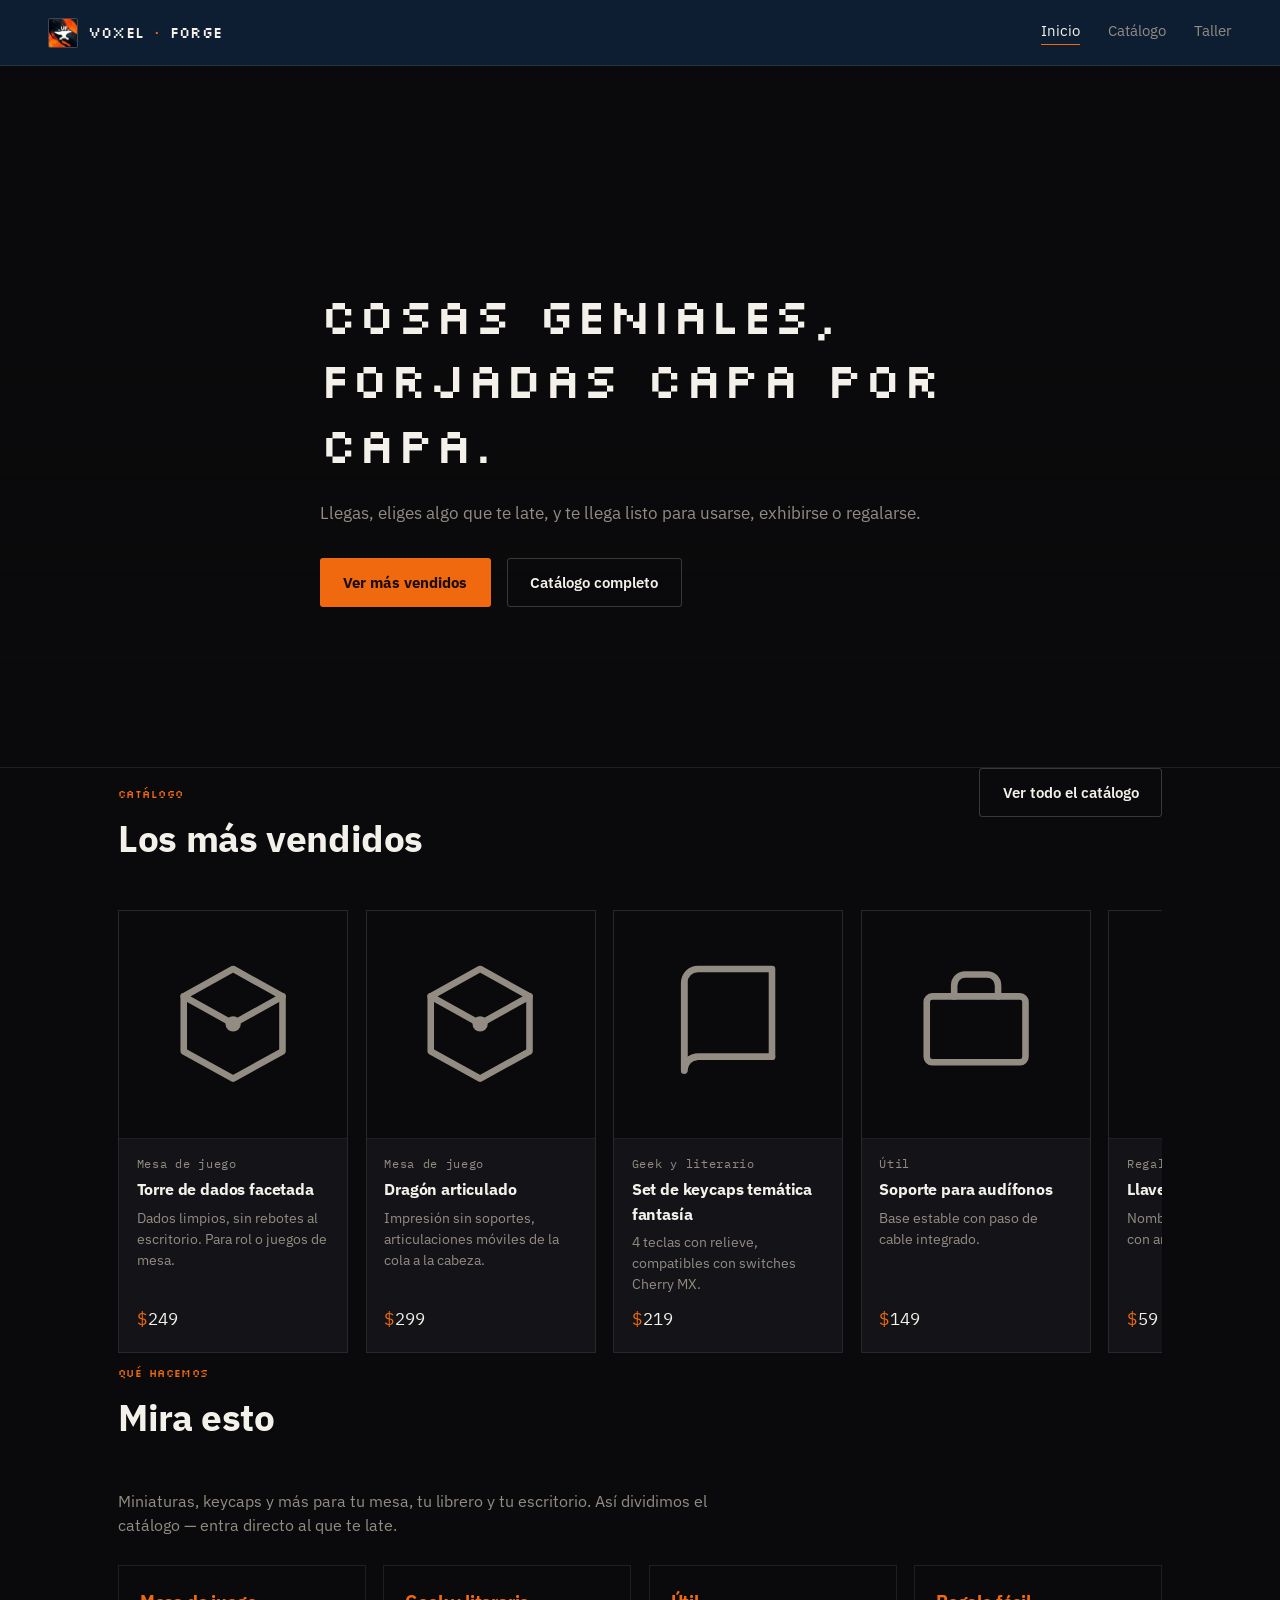
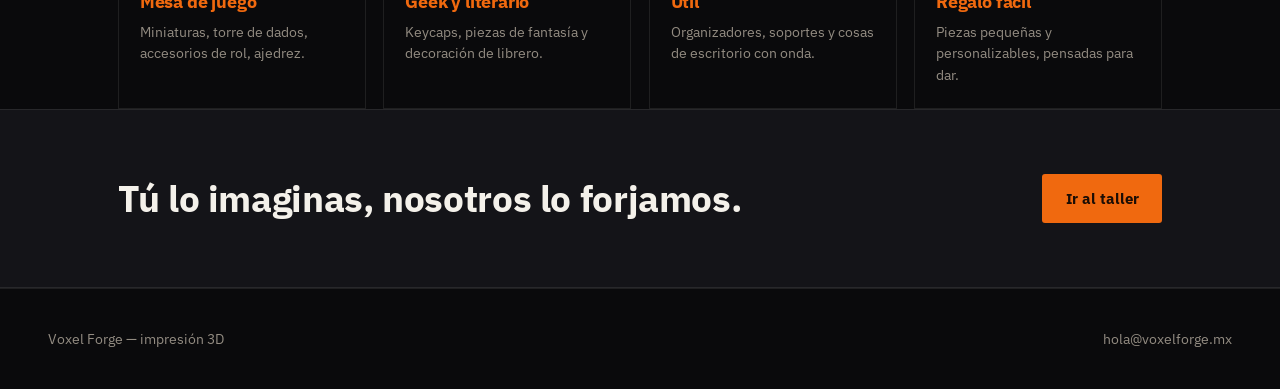
==== index.html @ 8d11da7b "Add files via upload" ====
<!doctype html>
<html lang="es">
<head>
<meta charset="UTF-8" />
<meta name="viewport" content="width=device-width, initial-scale=1" />
<title>Voxel Forge — Cosas geniales, forjadas capa por capa</title>
<meta name="description" content="Miniaturas, keycaps y más para tu mesa, tu librero y tu escritorio. Impresión 3D lista para comprar o a tu medida." />
<link rel="preconnect" href="https://fonts.googleapis.com">
<link rel="preconnect" href="https://fonts.gstatic.com" crossorigin>
<link href="https://fonts.googleapis.com/css2?family=IBM+Plex+Mono:wght@400;500&family=IBM+Plex+Sans:wght@400;500;600;700&family=Silkscreen:wght@400;700&display=swap" rel="stylesheet">
<link rel="icon" href="img/logo.png" />
<link rel="stylesheet" href="css/styles.css" />
</head>
<body>

<header class="site-header">
  <a href="index.html" class="wordmark"><img src="img/logo.png" alt="" /> VOXEL<span>·</span>FORGE</a>
  <nav class="site-nav">
    <a href="index.html" aria-current="page">Inicio</a>
    <a href="catalogo.html">Catálogo</a>
    <a href="cotizacion.html">Taller</a>
  </nav>
</header>

<main>
  <section class="hero">
    <div class="wrap">
      <div class="hero-copy">
        <h1>Cosas geniales,<br>forjadas capa por capa.</h1>
        <p>Llegas, eliges algo que te late, y te llega listo para usarse, exhibirse o regalarse.</p>
        <div class="hero-actions">
          <a href="#mas-vendidos" class="btn btn-primary">Ver más vendidos</a>
          <a href="catalogo.html" class="btn btn-outline">Catálogo completo</a>
        </div>
      </div>
    </div>
  </section>

  <section class="wrap" id="mas-vendidos">
    <div class="section-head">
      <div>
        <span class="section-index">Catálogo</span>
        <h2>Los más vendidos</h2>
      </div>
      <a href="catalogo.html" class="btn btn-outline">Ver todo el catálogo</a>
    </div>
    <div class="rail" id="rail-destacados">
      <p>Cargando artículos…</p>
    </div>
  </section>

  <section class="wrap" id="que-hacemos">
    <div class="section-head">
      <div>
        <span class="section-index">Qué hacemos</span>
        <h2>Mira esto</h2>
      </div>
    </div>
    <p>Miniaturas, keycaps y más para tu mesa, tu librero y tu escritorio. Así dividimos el catálogo — entra directo al que te late.</p>
    <div class="pillar-grid">
      <a class="pillar-card" href="catalogo.html?pilar=Mesa%20de%20juego">
        <h3>Mesa de juego</h3>
        <p>Miniaturas, torre de dados, accesorios de rol, ajedrez.</p>
      </a>
      <a class="pillar-card" href="catalogo.html?pilar=Geek%20y%20literario">
        <h3>Geek y literario</h3>
        <p>Keycaps, piezas de fantasía y decoración de librero.</p>
      </a>
      <a class="pillar-card" href="catalogo.html?pilar=%C3%9Atil">
        <h3>Útil</h3>
        <p>Organizadores, soportes y cosas de escritorio con onda.</p>
      </a>
      <a class="pillar-card" href="catalogo.html?pilar=Regalo">
        <h3>Regalo fácil</h3>
        <p>Piezas pequeñas y personalizables, pensadas para dar.</p>
      </a>
    </div>
  </section>
</main>

<div class="cta-band">
  <div class="wrap">
    <h2>Tú lo imaginas, nosotros lo forjamos.</h2>
    <a href="cotizacion.html" class="btn btn-primary">Ir al taller</a>
  </div>
</div>

<footer class="site-footer">
  <span>Voxel Forge — impresión 3D</span>
  <span>hola@voxelforge.mx</span>
</footer>

<script src="js/productos.js"></script>
<script>
  document.addEventListener("DOMContentLoaded", async () => {
    const rail = document.getElementById("rail-destacados");
    try {
      const productos = await cargarProductos();
      const destacados = productos.filter((p) => p.destacado);
      renderTarjetas(rail, destacados);
    } catch (err) {
      rail.innerHTML = "<p>No se pudieron cargar los artículos destacados.</p>";
    }
  });
</script>
</body>
</html>
---- css/styles.css ----
/* ==========================================================================
   Voxel Forge — hoja de estilos compartida
   Concepto: plano técnico de taller. Fondo azul plano, líneas de guía,
   marcas de registro en las esquinas, tipografía técnica para datos.
   ========================================================================== */

:root {
  /* Color — muestreado de la referencia de marca (obsidiana + metal fundido) */
  --bg: #0a0a0c;
  --bg-panel: #141418;
  --bg-panel-raised: #1c1c22;
  --line: rgba(244, 241, 234, 0.09);
  --line-strong: rgba(244, 241, 234, 0.2);
  --text: #f4f1ea;
  --text-dim: #938c82;
  --accent: #f0690f;
  --accent-bright: #f0960f;
  --accent-deep: #d8390d;
  --accent-soft: rgba(240, 105, 15, 0.14);
  --ok: #6fae7a;

  /* Type */
  --font-display: "Silkscreen", "IBM Plex Sans", monospace;
  --font-sans: "IBM Plex Sans", "Segoe UI", system-ui, sans-serif;
  --font-mono: "IBM Plex Mono", "SFMono-Regular", Consolas, monospace;

  /* Layout */
  --radius: 3px;
  --maxw: 1140px;
  --gutter: clamp(1.25rem, 4vw, 3rem);
}

@media (prefers-reduced-motion: reduce) {
  *, *::before, *::after { animation-duration: 0.001ms !important; animation-iteration-count: 1 !important; transition-duration: 0.001ms !important; }
}

* { box-sizing: border-box; }

html { scroll-behavior: smooth; }

body {
  margin: 0;
  background: var(--bg);
  color: var(--text);
  font-family: var(--font-sans);
  line-height: 1.5;
  -webkit-font-smoothing: antialiased;
}

img { max-width: 100%; display: block; }

a { color: inherit; }

h2, h3 { font-family: var(--font-sans); font-weight: 700; margin: 0 0 0.5em; letter-spacing: -0.01em; }
h1 {
  font-family: var(--font-display);
  font-weight: 400;
  margin: 0 0 0.5em;
  font-size: clamp(1.9rem, 4.4vw, 3.1rem);
  line-height: 1.3;
  letter-spacing: 0.01em;
}
h2 { font-size: clamp(1.6rem, 3vw, 2.3rem); line-height: 1.15; }
h3 { font-size: 1.15rem; }

p { color: var(--text-dim); max-width: 62ch; }

.wrap {
  max-width: var(--maxw);
  margin: 0 auto;
  padding: 0 var(--gutter);
}

/* Marcas de registro — evocan las cruces de alineación de un plano técnico */
.reg-mark {
  position: relative;
}
.reg-mark::before,
.reg-mark::after {
  content: "";
  position: absolute;
  width: 14px;
  height: 14px;
  border: 1px solid var(--line-strong);
  pointer-events: none;
}
.reg-mark::before { top: -1px; left: -1px; border-right: none; border-bottom: none; }
.reg-mark::after { bottom: -1px; right: -1px; border-left: none; border-top: none; }

/* Encabezado ------------------------------------------------------------- */
.site-header {
  position: sticky;
  top: 0;
  z-index: 20;
  display: flex;
  align-items: center;
  justify-content: space-between;
  padding: 1.1rem var(--gutter);
  background: rgba(15, 33, 56, 0.88);
  backdrop-filter: blur(6px);
  border-bottom: 1px solid var(--line);
}

.wordmark {
  font-family: var(--font-display);
  font-size: 0.95rem;
  letter-spacing: 0.02em;
  text-decoration: none;
  color: var(--text);
  display: flex;
  align-items: center;
  gap: 0.6rem;
}
.wordmark img { width: 30px; height: 30px; display: block; border-radius: 2px; border: 1px solid var(--line-strong); }
.wordmark span { color: var(--accent); }

.site-nav { display: flex; gap: 1.75rem; }
.site-nav a {
  text-decoration: none;
  color: var(--text-dim);
  font-size: 0.92rem;
  border-bottom: 1px solid transparent;
  padding-bottom: 2px;
  transition: color 0.15s ease, border-color 0.15s ease;
}
.site-nav a:hover,
.site-nav a[aria-current="page"] {
  color: var(--text);
  border-color: var(--accent);
}

/* Botones ------------------------------------------------------------------ */
.btn {
  display: inline-flex;
  align-items: center;
  gap: 0.5rem;
  font-family: var(--font-sans);
  font-size: 0.95rem;
  font-weight: 600;
  padding: 0.75rem 1.4rem;
  border-radius: var(--radius);
  border: 1px solid transparent;
  cursor: pointer;
  text-decoration: none;
  transition: background 0.15s ease, border-color 0.15s ease, color 0.15s ease;
}
.btn-primary { background: var(--accent); color: #1a0d05; font-weight: 700; }
.btn-primary:hover { background: var(--accent-bright); }
.btn-outline { background: transparent; border-color: var(--line-strong); color: var(--text); }
.btn-outline:hover { border-color: var(--accent); color: var(--accent); }

/* Secciones ----------------------------------------------------------------- */
section { padding: clamp(3rem, 8vw, 6rem) 0; }
.section-head { display: flex; align-items: baseline; justify-content: space-between; gap: 2rem; margin-bottom: 2rem; flex-wrap: wrap; }
.section-index { font-family: var(--font-display); color: var(--accent); font-size: 0.68rem; letter-spacing: 0.04em; margin-bottom: 0.9rem; display: block; }

/* Hero ----------------------------------------------------------------------- */
.hero {
  position: relative;
  min-height: 78vh;
  display: flex;
  align-items: flex-end;
  background-image:
    linear-gradient(180deg, rgba(10, 10, 12, 0.35) 0%, rgba(10, 10, 12, 0.55) 45%, rgba(10, 10, 12, 0.96) 100%),
    url("img/hero.jpg");
  background-size: cover;
  background-position: center 30%;
  border-bottom: 1px solid var(--line);
}
.hero-copy {
  position: relative;
  padding: clamp(2rem, 7vw, 4.5rem) 0 clamp(2.5rem, 6vw, 4rem);
  max-width: 640px;
}
.hero-copy p { margin-top: 1.1rem; font-size: 1.05rem; }
.hero-actions { display: flex; gap: 1rem; margin-top: 2rem; flex-wrap: wrap; }

/* Tarjetas de producto -------------------------------------------------------- */
.grid-products {
  display: grid;
  grid-template-columns: repeat(auto-fill, minmax(230px, 1fr));
  gap: 1.25rem;
}
.card-product {
  border: 1px solid var(--line);
  background: var(--bg-panel);
  display: flex;
  flex-direction: column;
}
.card-product .thumb {
  aspect-ratio: 1 / 1;
  border-bottom: 1px solid var(--line);
  display: flex;
  align-items: center;
  justify-content: center;
  background: var(--bg);
}
.card-product .thumb svg { width: 58%; height: 58%; }
.card-product .body { padding: 1rem 1.1rem 1.25rem; display: flex; flex-direction: column; gap: 0.35rem; flex: 1; }
.card-product .tag { font-family: var(--font-mono); font-size: 0.72rem; color: var(--text-dim); letter-spacing: 0.06em; }
.card-product h3 { margin: 0; font-size: 1.02rem; }
.card-product .desc { font-size: 0.88rem; margin: 0; flex: 1; }
.card-product .price-row { display: flex; align-items: center; justify-content: space-between; margin-top: 0.4rem; }
.price { font-family: var(--font-mono); font-size: 1.05rem; color: var(--text); }
.price::before { content: "$"; color: var(--accent); margin-right: 1px; }

.rail {
  display: flex;
  gap: 1.1rem;
  overflow-x: auto;
  padding-bottom: 0.75rem;
  scroll-snap-type: x proximity;
}
.rail .card-product { min-width: 230px; scroll-snap-align: start; }
.rail::-webkit-scrollbar { height: 6px; }
.rail::-webkit-scrollbar-thumb { background: var(--line-strong); }

/* Pilares / nichos (home) ------------------------------------------------------- */
.pillar-grid {
  display: grid;
  grid-template-columns: repeat(auto-fit, minmax(220px, 1fr));
  gap: 1.1rem;
  margin-top: 1.75rem;
}
.pillar-card {
  display: block;
  border: 1px solid var(--line);
  padding: 1.4rem 1.3rem;
  text-decoration: none;
  color: var(--text);
  transition: border-color 0.15s ease, background 0.15s ease;
}
.pillar-card:hover { border-color: var(--accent); background: var(--bg-panel); }
.pillar-card h3 { color: var(--accent); margin-bottom: 0.4rem; }
.pillar-card p { font-size: 0.88rem; margin: 0; }

/* Filtros catálogo ------------------------------------------------------------ */
.chips {
  display: flex;
  gap: 0.6rem;
  flex-wrap: wrap;
  margin-bottom: 1.5rem;
}
.chip {
  font-family: var(--font-sans);
  font-size: 0.88rem;
  font-weight: 500;
  color: var(--text-dim);
  background: transparent;
  border: 1px solid var(--line-strong);
  border-radius: 999px;
  padding: 0.5rem 1.1rem;
  cursor: pointer;
  transition: border-color 0.15s ease, color 0.15s ease, background 0.15s ease;
}
.chip:hover { border-color: var(--accent); color: var(--text); }
.chip.is-active { background: var(--accent); border-color: var(--accent); color: #1a0d05; font-weight: 700; }

.filters {
  display: flex;
  gap: 0.9rem;
  align-items: center;
  justify-content: space-between;
  flex-wrap: wrap;
  margin-bottom: 1.75rem;
  padding-bottom: 1.5rem;
  border-bottom: 1px solid var(--line);
}
.filters input[type="search"] { margin-left: auto; }
.filters input[type="search"] {
  background: var(--bg-panel);
  border: 1px solid var(--line-strong);
  color: var(--text);
  padding: 0.6rem 0.9rem;
  font-family: var(--font-sans);
  font-size: 0.92rem;
  border-radius: var(--radius);
  min-width: 220px;
}
.filters select {
  background: var(--bg-panel);
  border: 1px solid var(--line-strong);
  color: var(--text);
  padding: 0.6rem 0.9rem;
  font-family: var(--font-sans);
  font-size: 0.92rem;
  border-radius: var(--radius);
}
.result-count { font-family: var(--font-mono); font-size: 0.82rem; color: var(--text-dim); }

/* Calculadora de cotización ---------------------------------------------------- */
.quote-panel {
  display: grid;
  grid-template-columns: 1fr 1fr;
  border: 1px solid var(--line);
  background: var(--bg-panel);
}
@media (max-width: 860px) { .quote-panel { grid-template-columns: 1fr; } }

.quote-inputs { padding: clamp(1.5rem, 3vw, 2.5rem); border-right: 1px solid var(--line); }
@media (max-width: 860px) { .quote-inputs { border-right: none; border-bottom: 1px solid var(--line); } }

.field { margin-bottom: 1.4rem; }
.field label { display: flex; justify-content: space-between; font-size: 0.88rem; color: var(--text-dim); margin-bottom: 0.5rem; }
.field label span.unit { font-family: var(--font-mono); color: var(--accent); }
.field input[type="number"] {
  width: 100%;
  background: var(--bg);
  border: 1px solid var(--line-strong);
  color: var(--text);
  padding: 0.7rem 0.85rem;
  font-family: var(--font-mono);
  font-size: 1.05rem;
  border-radius: var(--radius);
}
.field input[type="range"] { width: 100%; accent-color: var(--accent); }

.addon-list { display: flex; flex-direction: column; gap: 0.6rem; }
.addon-list label {
  display: flex;
  align-items: center;
  justify-content: space-between;
  border: 1px solid var(--line);
  padding: 0.65rem 0.9rem;
  border-radius: var(--radius);
  font-size: 0.92rem;
  color: var(--text);
  cursor: pointer;
}
.addon-list label:hover { border-color: var(--line-strong); }
.addon-list .addon-price { font-family: var(--font-mono); color: var(--text-dim); font-size: 0.85rem; }
.addon-list input { accent-color: var(--accent); }

.quote-output { padding: clamp(1.5rem, 3vw, 2.5rem); display: flex; flex-direction: column; }
.quote-output-simple { justify-content: center; align-items: center; text-align: center; }
.quote-total {
  margin-top: 1.4rem;
  padding-top: 1.2rem;
  border-top: 1px solid var(--line-strong);
  display: flex;
  align-items: baseline;
  justify-content: space-between;
}
.quote-total .label { font-size: 0.95rem; color: var(--text-dim); }
.quote-total .value { font-family: var(--font-mono); font-size: 2rem; color: var(--accent); }
.quote-total-solo {
  flex-direction: column;
  gap: 0.6rem;
  align-items: center;
  border-top: none;
  padding-top: 0.5rem;
}
.quote-total-solo .value { font-size: clamp(2.6rem, 6vw, 3.6rem); }
.quote-note { font-size: 0.8rem; margin-top: 1rem; }

/* Cotización especial (por correo) --------------------------------------------- */
.special-grid {
  display: grid;
  grid-template-columns: repeat(3, 1fr);
  gap: 1.25rem;
}
@media (max-width: 860px) { .special-grid { grid-template-columns: 1fr; } }
.special-card {
  border: 1px solid var(--line);
  padding: 1.5rem;
  display: flex;
  flex-direction: column;
  gap: 0.75rem;
}
.special-card h3 { margin: 0; }
.special-card p { font-size: 0.9rem; margin: 0; }
.special-card .btn { margin-top: auto; align-self: flex-start; }

/* Guía rápida (preguntas frecuentes) -------------------------------------------- */
.faq-list { display: flex; flex-direction: column; gap: 0.6rem; max-width: 70ch; }
.faq-list details {
  border: 1px solid var(--line);
  background: var(--bg-panel);
  padding: 0;
}
.faq-list summary {
  padding: 1rem 1.2rem;
  cursor: pointer;
  font-weight: 600;
  font-size: 0.98rem;
  color: var(--text);
  list-style: none;
  display: flex;
  justify-content: space-between;
  align-items: center;
  gap: 1rem;
}
.faq-list summary::-webkit-details-marker { display: none; }
.faq-list summary::after {
  content: "+";
  font-family: var(--font-mono);
  color: var(--accent);
  font-size: 1.2rem;
  flex-shrink: 0;
}
.faq-list details[open] summary::after { content: "–"; }
.faq-list details p {
  margin: 0 1.2rem 1.1rem;
  font-size: 0.92rem;
  max-width: none;
}

/* CTA final -------------------------------------------------------------------- */
.cta-band {
  border-top: 1px solid var(--line);
  border-bottom: 1px solid var(--line);
  background: var(--bg-panel);
}
.cta-band .wrap { display: flex; align-items: center; justify-content: space-between; gap: 2rem; flex-wrap: wrap; padding: clamp(2.5rem, 6vw, 4rem) var(--gutter); }
.cta-band h2 { margin: 0; }

/* Pie de página ------------------------------------------------------------------ */
.site-footer {
  border-top: 1px solid var(--line);
  padding: 2.5rem var(--gutter);
  display: flex;
  justify-content: space-between;
  flex-wrap: wrap;
  gap: 1rem;
  font-size: 0.85rem;
  color: var(--text-dim);
}

/* Foco visible para accesibilidad ------------------------------------------------ */
a:focus-visible, button:focus-visible, input:focus-visible, select:focus-visible {
  outline: 2px solid var(--accent);
  outline-offset: 2px;
}
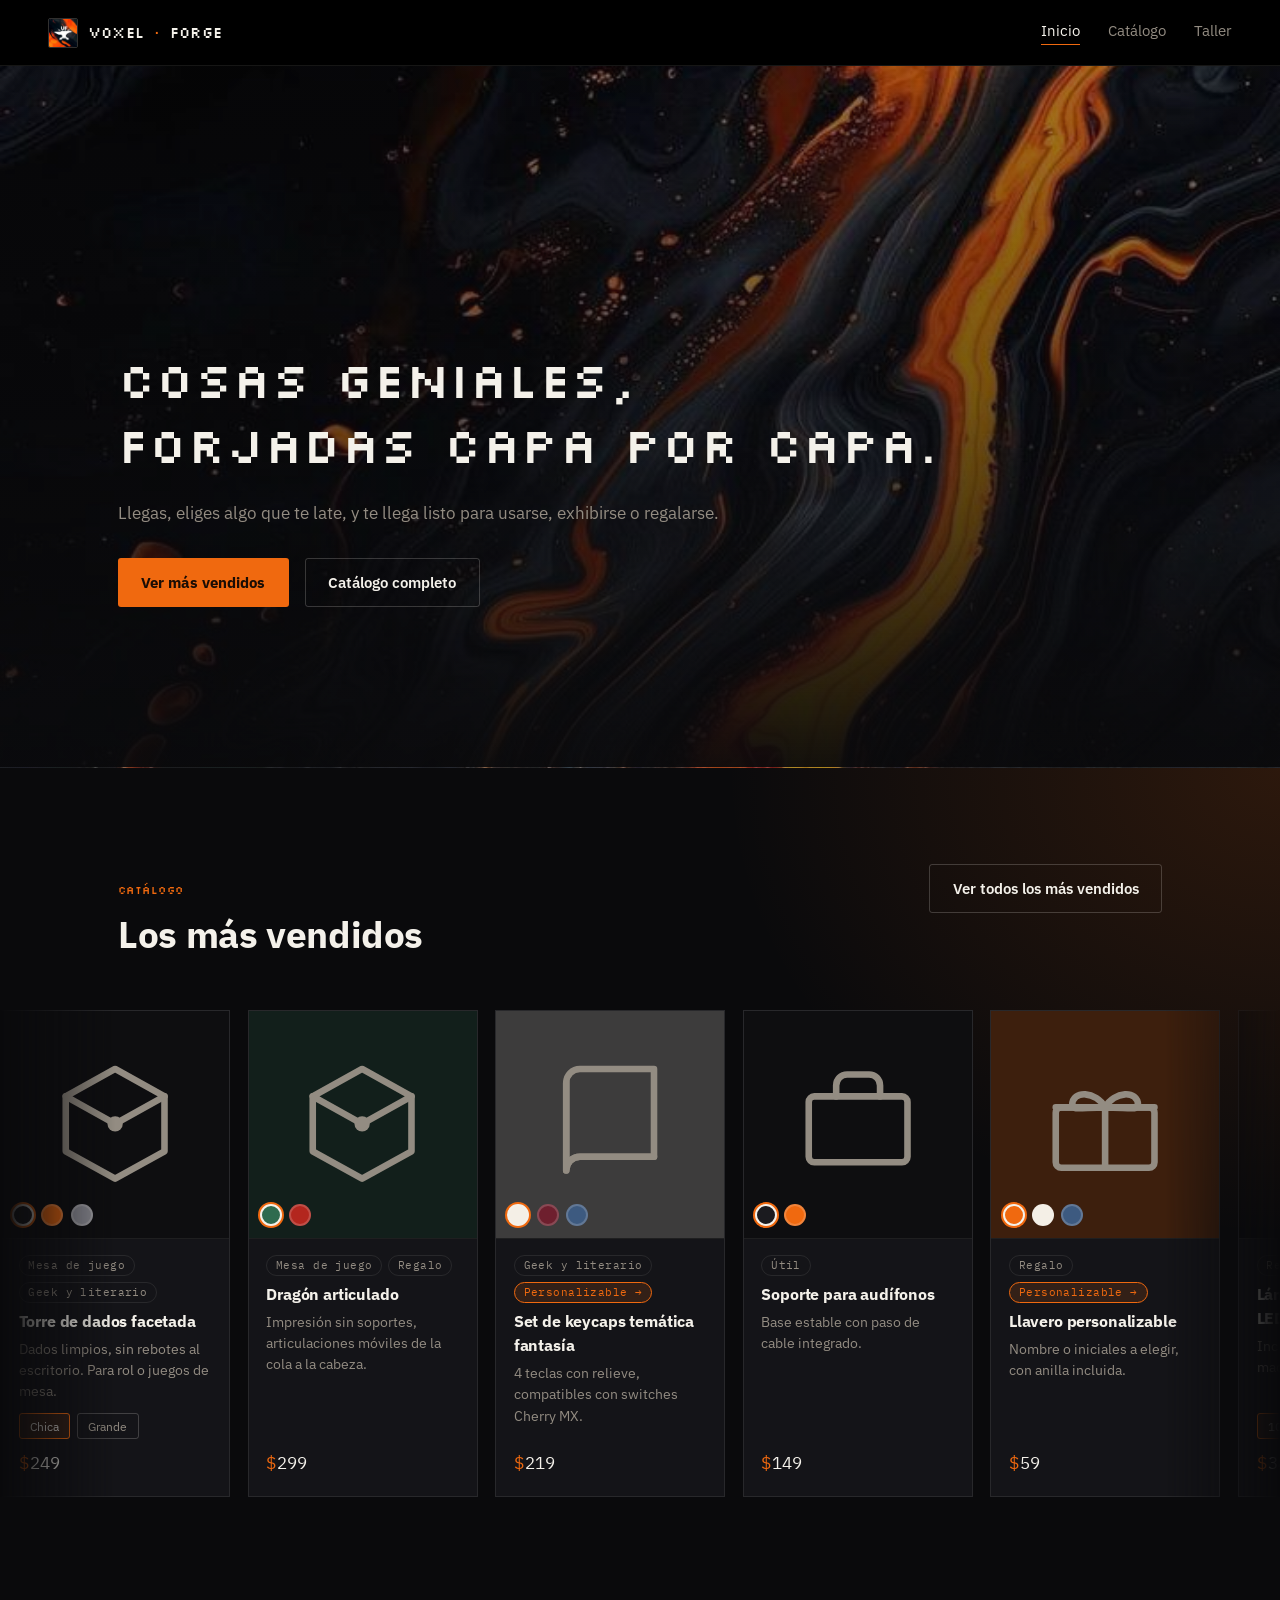
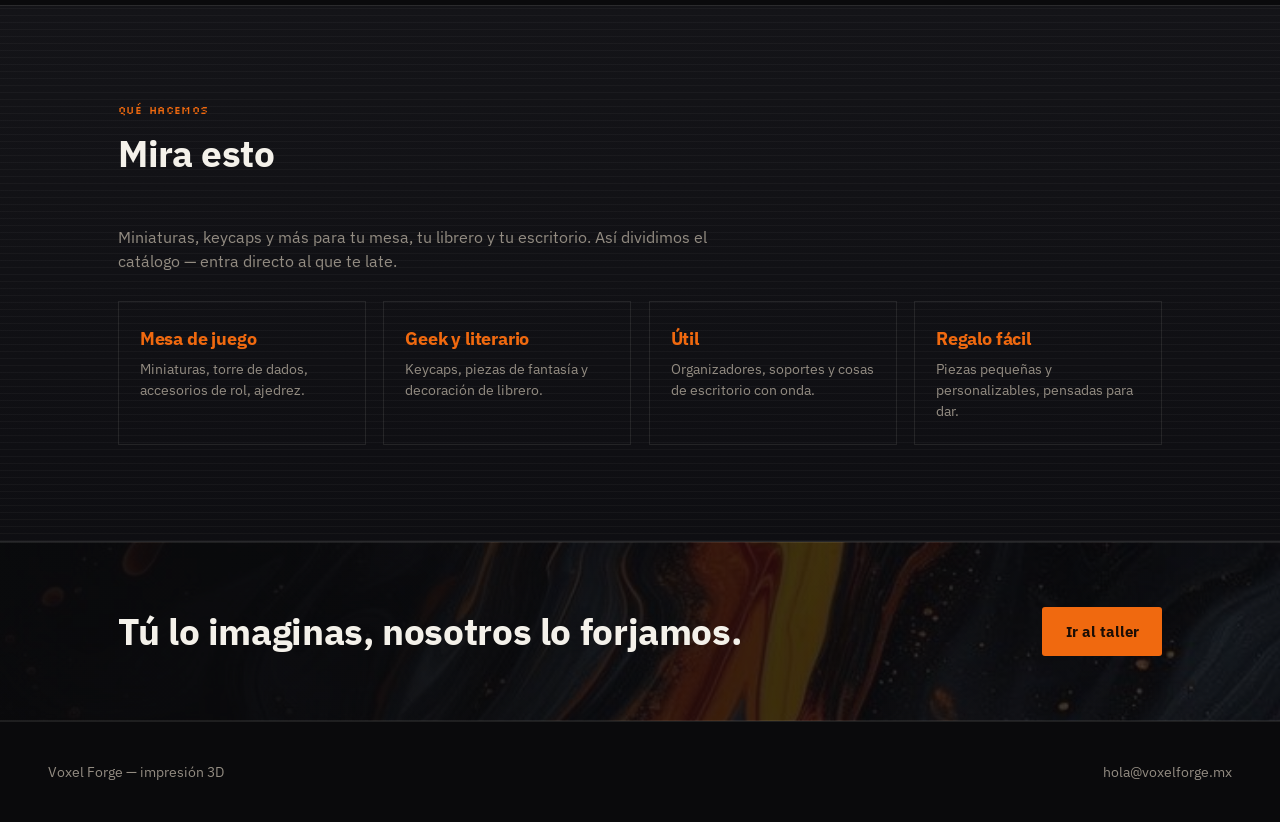
==== commit ecb56cef: "Add files via upload" ====
--- a/index.html
+++ b/index.html
@@ -36,20 +36,22 @@
     </div>
   </section>
 
-  <section class="wrap" id="mas-vendidos">
-    <div class="section-head">
-      <div>
-        <span class="section-index">Catálogo</span>
-        <h2>Los más vendidos</h2>
+  <section class="band band-ember" id="mas-vendidos">
+    <div class="wrap">
+      <div class="section-head">
+        <div>
+          <span class="section-index">Catálogo</span>
+          <h2>Los más vendidos</h2>
+        </div>
+        <a href="catalogo.html?vendidos=1" class="btn btn-outline">Ver todos los más vendidos</a>
       </div>
-      <a href="catalogo.html" class="btn btn-outline">Ver todo el catálogo</a>
     </div>
-    <div class="rail" id="rail-destacados">
-      <p>Cargando artículos…</p>
+    <div class="marquee" id="rail-destacados" aria-label="Los más vendidos">
+      <p class="wrap">Cargando artículos…</p>
     </div>
   </section>
 
-  <section class="wrap" id="que-hacemos">
+  <section class="band band-panel" id="que-hacemos"><div class="wrap">
     <div class="section-head">
       <div>
         <span class="section-index">Qué hacemos</span>
@@ -75,7 +77,7 @@
         <p>Piezas pequeñas y personalizables, pensadas para dar.</p>
       </a>
     </div>
-  </section>
+  </div></section>
 </main>
 
 <div class="cta-band">
@@ -91,13 +93,14 @@
 </footer>
 
 <script src="js/productos.js"></script>
+<script src="js/carrusel.js"></script>
 <script>
   document.addEventListener("DOMContentLoaded", async () => {
     const rail = document.getElementById("rail-destacados");
     try {
       const productos = await cargarProductos();
       const destacados = productos.filter((p) => p.destacado);
-      renderTarjetas(rail, destacados);
+      crearCarruselInfinito(rail, destacados);
     } catch (err) {
       rail.innerHTML = "<p>No se pudieron cargar los artículos destacados.</p>";
     }
--- a/css/styles.css
+++ b/css/styles.css
@@ -18,6 +18,7 @@
   --accent-deep: #d8390d;
   --accent-soft: rgba(240, 105, 15, 0.14);
   --ok: #6fae7a;
+  --layers: repeating-linear-gradient(0deg, rgba(244, 241, 234, 0.035) 0, rgba(244, 241, 234, 0.035) 1px, transparent 1px, transparent 7px);
 
   /* Type */
   --font-display: "Silkscreen", "IBM Plex Sans", monospace;
@@ -56,8 +57,9 @@
   font-family: var(--font-display);
   font-weight: 400;
   margin: 0 0 0.5em;
-  font-size: clamp(1.9rem, 4.4vw, 3.1rem);
+  font-size: clamp(1.6rem, 5.2vw, 3.1rem);
   line-height: 1.3;
+  overflow-wrap: break-word;
   letter-spacing: 0.01em;
 }
 h2 { font-size: clamp(1.6rem, 3vw, 2.3rem); line-height: 1.15; }
@@ -95,9 +97,10 @@
   display: flex;
   align-items: center;
   justify-content: space-between;
+  flex-wrap: wrap;
+  gap: 0.6rem 1.25rem;
   padding: 1.1rem var(--gutter);
-  background: rgba(15, 33, 56, 0.88);
-  backdrop-filter: blur(6px);
+  background: #000;
   border-bottom: 1px solid var(--line);
 }
 
@@ -154,6 +157,25 @@
 .section-head { display: flex; align-items: baseline; justify-content: space-between; gap: 2rem; margin-bottom: 2rem; flex-wrap: wrap; }
 .section-index { font-family: var(--font-display); color: var(--accent); font-size: 0.68rem; letter-spacing: 0.04em; margin-bottom: 0.9rem; display: block; }
 
+/* Bandas de fondo por sección ----------------------------------------------------- */
+.band { position: relative; }
+.band-ember {
+  background: radial-gradient(ellipse 70% 90% at 100% 0%, rgba(240, 105, 15, 0.15), transparent 62%), var(--bg);
+}
+.band-forge {
+  background: radial-gradient(ellipse 60% 100% at 0% 100%, rgba(216, 57, 13, 0.17), transparent 62%), var(--bg);
+}
+.band-lines { background: var(--layers), var(--bg); }
+.band-panel {
+  background: var(--layers), linear-gradient(180deg, var(--bg-panel), #0e0e12);
+  border-top: 1px solid var(--line);
+  border-bottom: 1px solid var(--line);
+}
+.band-panel .faq-list details { background: var(--bg); }
+.band-head { padding-bottom: clamp(1.5rem, 4vw, 2.5rem); }
+.band-tight { padding-top: clamp(1.5rem, 4vw, 2.5rem); }
+.page-title { font-size: clamp(1.5rem, 4.6vw, 2.4rem); }
+
 /* Hero ----------------------------------------------------------------------- */
 .hero {
   position: relative;
@@ -162,15 +184,16 @@
   align-items: flex-end;
   background-image:
     linear-gradient(180deg, rgba(10, 10, 12, 0.35) 0%, rgba(10, 10, 12, 0.55) 45%, rgba(10, 10, 12, 0.96) 100%),
-    url("img/hero.jpg");
+    url("../img/hero.jpg");
   background-size: cover;
   background-position: center 30%;
   border-bottom: 1px solid var(--line);
 }
+.hero > .wrap { width: 100%; }
 .hero-copy {
   position: relative;
   padding: clamp(2rem, 7vw, 4.5rem) 0 clamp(2.5rem, 6vw, 4rem);
-  max-width: 640px;
+  max-width: 880px;
 }
 .hero-copy p { margin-top: 1.1rem; font-size: 1.05rem; }
 .hero-actions { display: flex; gap: 1rem; margin-top: 2rem; flex-wrap: wrap; }
@@ -188,32 +211,127 @@
   flex-direction: column;
 }
 .card-product .thumb {
+  position: relative;
   aspect-ratio: 1 / 1;
   border-bottom: 1px solid var(--line);
+  background: var(--bg);
+  overflow: hidden;
+}
+/* Cada color es una capa; el cambio es un fundido de opacidad */
+.card-product .layer {
+  position: absolute;
+  inset: 0;
   display: flex;
   align-items: center;
   justify-content: center;
-  background: var(--bg);
-}
-.card-product .thumb svg { width: 58%; height: 58%; }
+  background: color-mix(in srgb, var(--tint, var(--bg)) 22%, var(--bg));
+  opacity: 0;
+  transition: opacity 0.4s ease;
+}
+.card-product .layer.is-active { opacity: 1; }
+.card-product .layer svg { width: 58%; height: 58%; }
+.card-product .layer img { position: absolute; inset: 0; width: 100%; height: 100%; object-fit: cover; }
+
+.swatches { position: absolute; left: 0.7rem; bottom: 0.7rem; z-index: 2; display: flex; gap: 0.45rem; }
+.swatch {
+  width: 22px;
+  height: 22px;
+  padding: 0;
+  border-radius: 50%;
+  background: var(--c);
+  border: 2px solid var(--line-strong);
+  cursor: pointer;
+  transition: transform 0.15s ease, box-shadow 0.15s ease;
+}
+.swatch:hover { transform: scale(1.12); }
+.swatch.is-active { border-color: var(--text); box-shadow: 0 0 0 2px var(--accent); }
+
+.sizes { display: flex; gap: 0.4rem; flex-wrap: wrap; margin-top: 0.3rem; }
+.size-btn {
+  font-family: var(--font-sans);
+  font-size: 0.78rem;
+  color: var(--text-dim);
+  background: transparent;
+  border: 1px solid var(--line-strong);
+  border-radius: var(--radius);
+  padding: 0.25rem 0.65rem;
+  cursor: pointer;
+  transition: border-color 0.15s ease, color 0.15s ease;
+}
+.size-btn:hover { border-color: var(--accent); color: var(--text); }
+.size-btn.is-active { border-color: var(--accent); color: var(--text); background: var(--accent-soft); }
 .card-product .body { padding: 1rem 1.1rem 1.25rem; display: flex; flex-direction: column; gap: 0.35rem; flex: 1; }
-.card-product .tag { font-family: var(--font-mono); font-size: 0.72rem; color: var(--text-dim); letter-spacing: 0.06em; }
+.card-product .tags { display: flex; flex-wrap: wrap; gap: 0.35rem; }
+.card-product .tag {
+  font-family: var(--font-mono);
+  font-size: 0.68rem;
+  color: var(--text-dim);
+  letter-spacing: 0.04em;
+  border: 1px solid var(--line);
+  border-radius: 999px;
+  padding: 0.1rem 0.55rem;
+  text-decoration: none;
+}
+.card-product .tag-custom { color: var(--accent); border-color: var(--accent); background: var(--accent-soft); transition: background 0.15s ease; }
+.card-product .tag-custom:hover { background: var(--accent); color: #1a0d05; }
 .card-product h3 { margin: 0; font-size: 1.02rem; }
 .card-product .desc { font-size: 0.88rem; margin: 0; flex: 1; }
 .card-product .price-row { display: flex; align-items: center; justify-content: space-between; margin-top: 0.4rem; }
 .price { font-family: var(--font-mono); font-size: 1.05rem; color: var(--text); }
 .price::before { content: "$"; color: var(--accent); margin-right: 1px; }
 
-.rail {
-  display: flex;
-  gap: 1.1rem;
-  overflow-x: auto;
-  padding-bottom: 0.75rem;
-  scroll-snap-type: x proximity;
-}
-.rail .card-product { min-width: 230px; scroll-snap-align: start; }
-.rail::-webkit-scrollbar { height: 6px; }
-.rail::-webkit-scrollbar-thumb { background: var(--line-strong); }
+/* Carrusel infinito (home) ----------------------------------------------------------- */
+.marquee {
+  --fade: clamp(28px, 9vw, 160px);
+  overflow: hidden;
+  padding: 0.25rem 0 0.75rem;
+  -webkit-mask-image: linear-gradient(90deg, transparent 0, #000 var(--fade), #000 calc(100% - var(--fade)), transparent 100%);
+  mask-image: linear-gradient(90deg, transparent 0, #000 var(--fade), #000 calc(100% - var(--fade)), transparent 100%);
+}
+.marquee-track {
+  display: flex;
+  width: max-content;
+  animation: marquee-scroll var(--duracion, 40s) linear infinite;
+}
+.marquee:hover .marquee-track,
+.marquee:focus-within .marquee-track { animation-play-state: paused; }
+.marquee-group { display: flex; gap: 1.1rem; padding-right: 1.1rem; }
+.marquee .card-product { flex: 0 0 min(230px, 68vw); }
+@keyframes marquee-scroll { to { transform: translateX(-50%); } }
+
+@media (prefers-reduced-motion: reduce) {
+  .marquee { overflow-x: auto; -webkit-mask-image: none; mask-image: none; }
+  .marquee-track { animation: none; }
+  .marquee-group[aria-hidden="true"] { display: none; }
+}
+
+/* Más vendidos (catálogo): marco naranja + yunque ---------------------------------------- */
+.card-product { position: relative; }
+.card-product.is-vendido {
+  border-color: var(--accent);
+  box-shadow: 0 0 0 1px var(--accent), 0 0 26px rgba(240, 105, 15, 0.16);
+}
+.card-product.is-vendido .thumb { border-bottom-color: rgba(240, 105, 15, 0.4); }
+.badge-vendido {
+  position: absolute;
+  top: 0.6rem;
+  right: 0.6rem;
+  z-index: 3;
+  width: 36px;
+  height: 36px;
+  display: grid;
+  place-items: center;
+  background: var(--accent);
+  color: #1a0d05;
+  border-radius: var(--radius);
+}
+.badge-vendido svg { width: 24px; height: auto; }
+
+.chip.chip-vendidos { display: inline-flex; align-items: center; gap: 0.5rem; border-color: var(--accent); color: var(--accent); }
+.chip.chip-vendidos svg { width: 18px; height: auto; flex-shrink: 0; }
+.chip.chip-vendidos:not(.is-active):hover { color: var(--text); }
+.chip.chip-vendidos.is-active { color: #1a0d05; }
+.chip-sep { width: 1px; align-self: stretch; background: var(--line-strong); margin: 0 0.2rem; flex-shrink: 0; }
 
 /* Pilares / nichos (home) ------------------------------------------------------- */
 .pillar-grid {
@@ -230,7 +348,7 @@
   color: var(--text);
   transition: border-color 0.15s ease, background 0.15s ease;
 }
-.pillar-card:hover { border-color: var(--accent); background: var(--bg-panel); }
+.pillar-card:hover { border-color: var(--accent); background: var(--bg-panel-raised); }
 .pillar-card h3 { color: var(--accent); margin-bottom: 0.4rem; }
 .pillar-card p { font-size: 0.88rem; margin: 0; }
 
@@ -313,6 +431,17 @@
   font-size: 1.05rem;
   border-radius: var(--radius);
 }
+.field input[type="text"], .field textarea {
+  width: 100%;
+  background: var(--bg);
+  border: 1px solid var(--line-strong);
+  color: var(--text);
+  padding: 0.7rem 0.85rem;
+  font-family: var(--font-sans);
+  font-size: 0.95rem;
+  border-radius: var(--radius);
+}
+.field textarea { resize: vertical; }
 .field input[type="range"] { width: 100%; accent-color: var(--accent); }
 
 .addon-list { display: flex; flex-direction: column; gap: 0.6rem; }
@@ -352,6 +481,18 @@
 }
 .quote-total-solo .value { font-size: clamp(2.6rem, 6vw, 3.6rem); }
 .quote-note { font-size: 0.8rem; margin-top: 1rem; }
+
+/* Personalización (Taller) ------------------------------------------------------ */
+.custom-panel {
+  border: 1px solid var(--line);
+  background: var(--bg-panel);
+  padding: clamp(1.5rem, 3vw, 2.5rem);
+  max-width: 720px;
+  margin-top: 1.5rem;
+}
+.custom-grid { display: grid; grid-template-columns: 1fr 140px; gap: 1rem; }
+@media (max-width: 560px) { .custom-grid { grid-template-columns: 1fr; } }
+section[id] { scroll-margin-top: 4.5rem; }
 
 /* Cotización especial (por correo) --------------------------------------------- */
 .special-grid {
@@ -409,7 +550,9 @@
 .cta-band {
   border-top: 1px solid var(--line);
   border-bottom: 1px solid var(--line);
-  background: var(--bg-panel);
+  background:
+    linear-gradient(90deg, rgba(10, 10, 12, 0.94) 0%, rgba(10, 10, 12, 0.7) 100%),
+    url("../img/hero.jpg") center 55% / cover;
 }
 .cta-band .wrap { display: flex; align-items: center; justify-content: space-between; gap: 2rem; flex-wrap: wrap; padding: clamp(2.5rem, 6vw, 4rem) var(--gutter); }
 .cta-band h2 { margin: 0; }
@@ -431,3 +574,53 @@
   outline: 2px solid var(--accent);
   outline-offset: 2px;
 }
+
+/* Responsive ------------------------------------------------------------------------ */
+.btn { min-height: 44px; }
+
+@media (max-width: 720px) {
+  .site-header { padding: 0.75rem var(--gutter); gap: 0.5rem 1rem; }
+  .wordmark { font-size: 0.82rem; }
+  .wordmark img { width: 26px; height: 26px; }
+  .site-nav { gap: 1.1rem; }
+  .site-nav a { font-size: 0.86rem; padding: 0.35rem 0; }
+  section[id] { scroll-margin-top: 6rem; }
+
+  .hero { min-height: 68vh; min-height: 68svh; background-position: 42% 20%; }
+  .hero-copy p { font-size: 1rem; }
+  .section-head { gap: 1rem; }
+
+  .pillar-grid { grid-template-columns: repeat(auto-fit, minmax(min(100%, 200px), 1fr)); }
+  .site-footer { flex-direction: column; gap: 0.35rem; padding: 2rem var(--gutter); }
+}
+
+@media (max-width: 600px) {
+  input, select, textarea { font-size: 16px !important; } /* evita el zoom automático en iOS */
+
+  /* Catálogo en 2 columnas */
+  .grid-products { grid-template-columns: repeat(2, minmax(0, 1fr)); gap: 0.8rem; }
+  .card-product .body { padding: 0.75rem 0.8rem 1rem; }
+  .card-product h3 { font-size: 0.92rem; }
+  .card-product .desc { font-size: 0.8rem; }
+  .card-product .tag { font-size: 0.62rem; padding: 0.08rem 0.45rem; }
+  .price { font-size: 0.98rem; }
+  .swatches { left: 0.5rem; bottom: 0.5rem; gap: 0.5rem; }
+  .swatch { width: 26px; height: 26px; }
+  .size-btn { padding: 0.4rem 0.65rem; }
+
+  /* Chips en una fila deslizable */
+  .chips { flex-wrap: nowrap; overflow-x: auto; scrollbar-width: none; margin-right: calc(var(--gutter) * -1); padding-right: var(--gutter); padding-bottom: 0.3rem; }
+  .chips::-webkit-scrollbar { display: none; }
+  .chip { flex: 0 0 auto; white-space: nowrap; padding: 0.6rem 1rem; }
+
+  /* Buscador a todo el ancho */
+  .filters { align-items: center; }
+  .filters input[type="search"] { order: 3; width: 100%; min-width: 0; margin-left: 0; }
+
+  .hero-actions .btn { flex: 1 1 auto; justify-content: center; }
+  .cta-band .wrap { flex-direction: column; align-items: flex-start; }
+  .quote-inputs, .quote-output, .custom-panel { padding: 1.25rem; }
+  .special-card { padding: 1.25rem; }
+  .faq-list summary { padding: 0.9rem 1rem; }
+  .faq-list details p { margin: 0 1rem 1rem; }
+}
